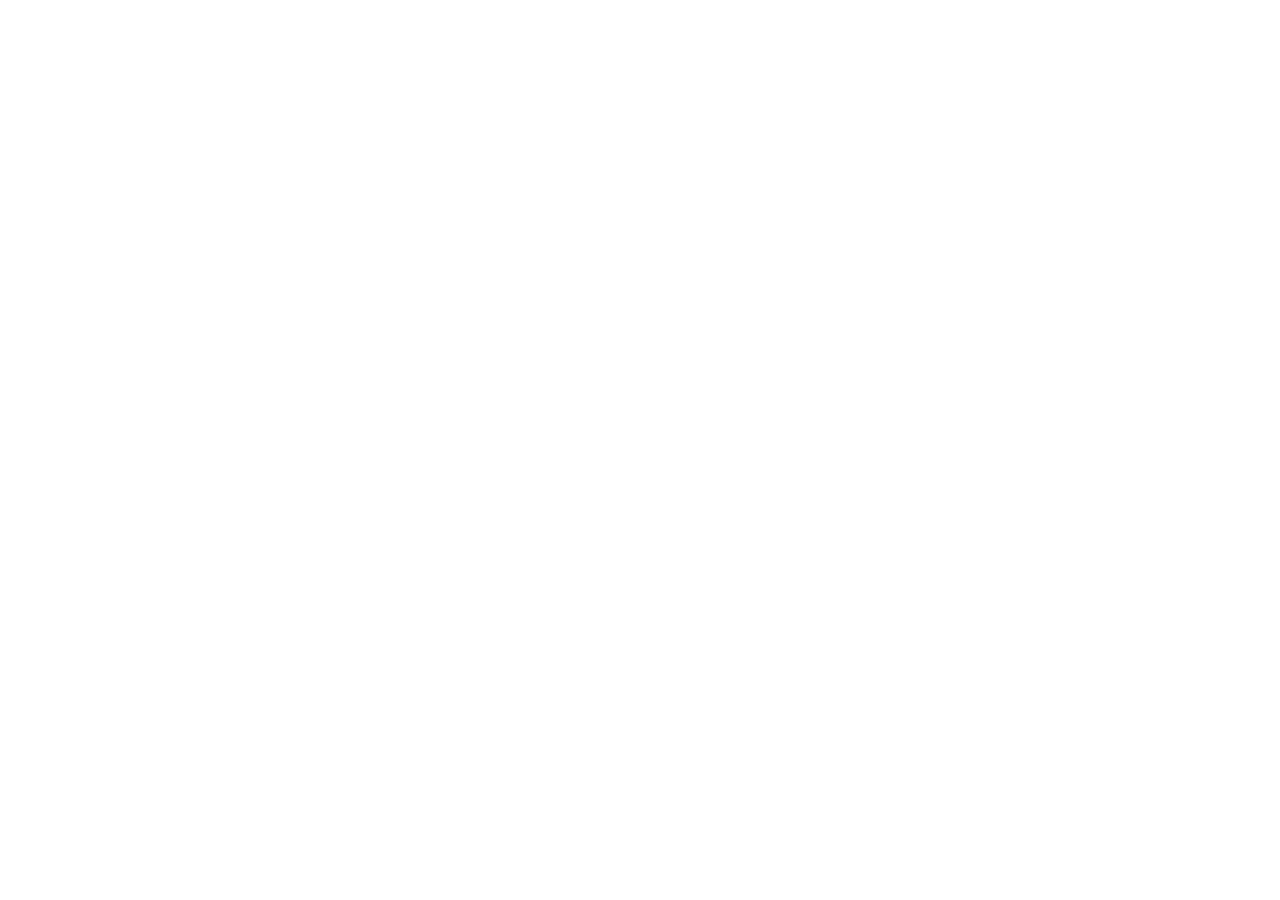
==== index.html @ bd92d328 "clean upload" ====
<!DOCTYPE html>
  <html lang="en">
    <head>
      <meta charset="UTF-8" />
      <meta name="viewport" content="width=device-width, initial-scale=1.0" />
      <title> Computer Science Hub</title>
      <style>html, body { height: 100%; margin: 0; } #root { height: 100%; }</style>
    </head>

    <body>
      <div id="root"></div>
      <script type="module" src="/src/main.tsx"></script>
    </body>
  </html>
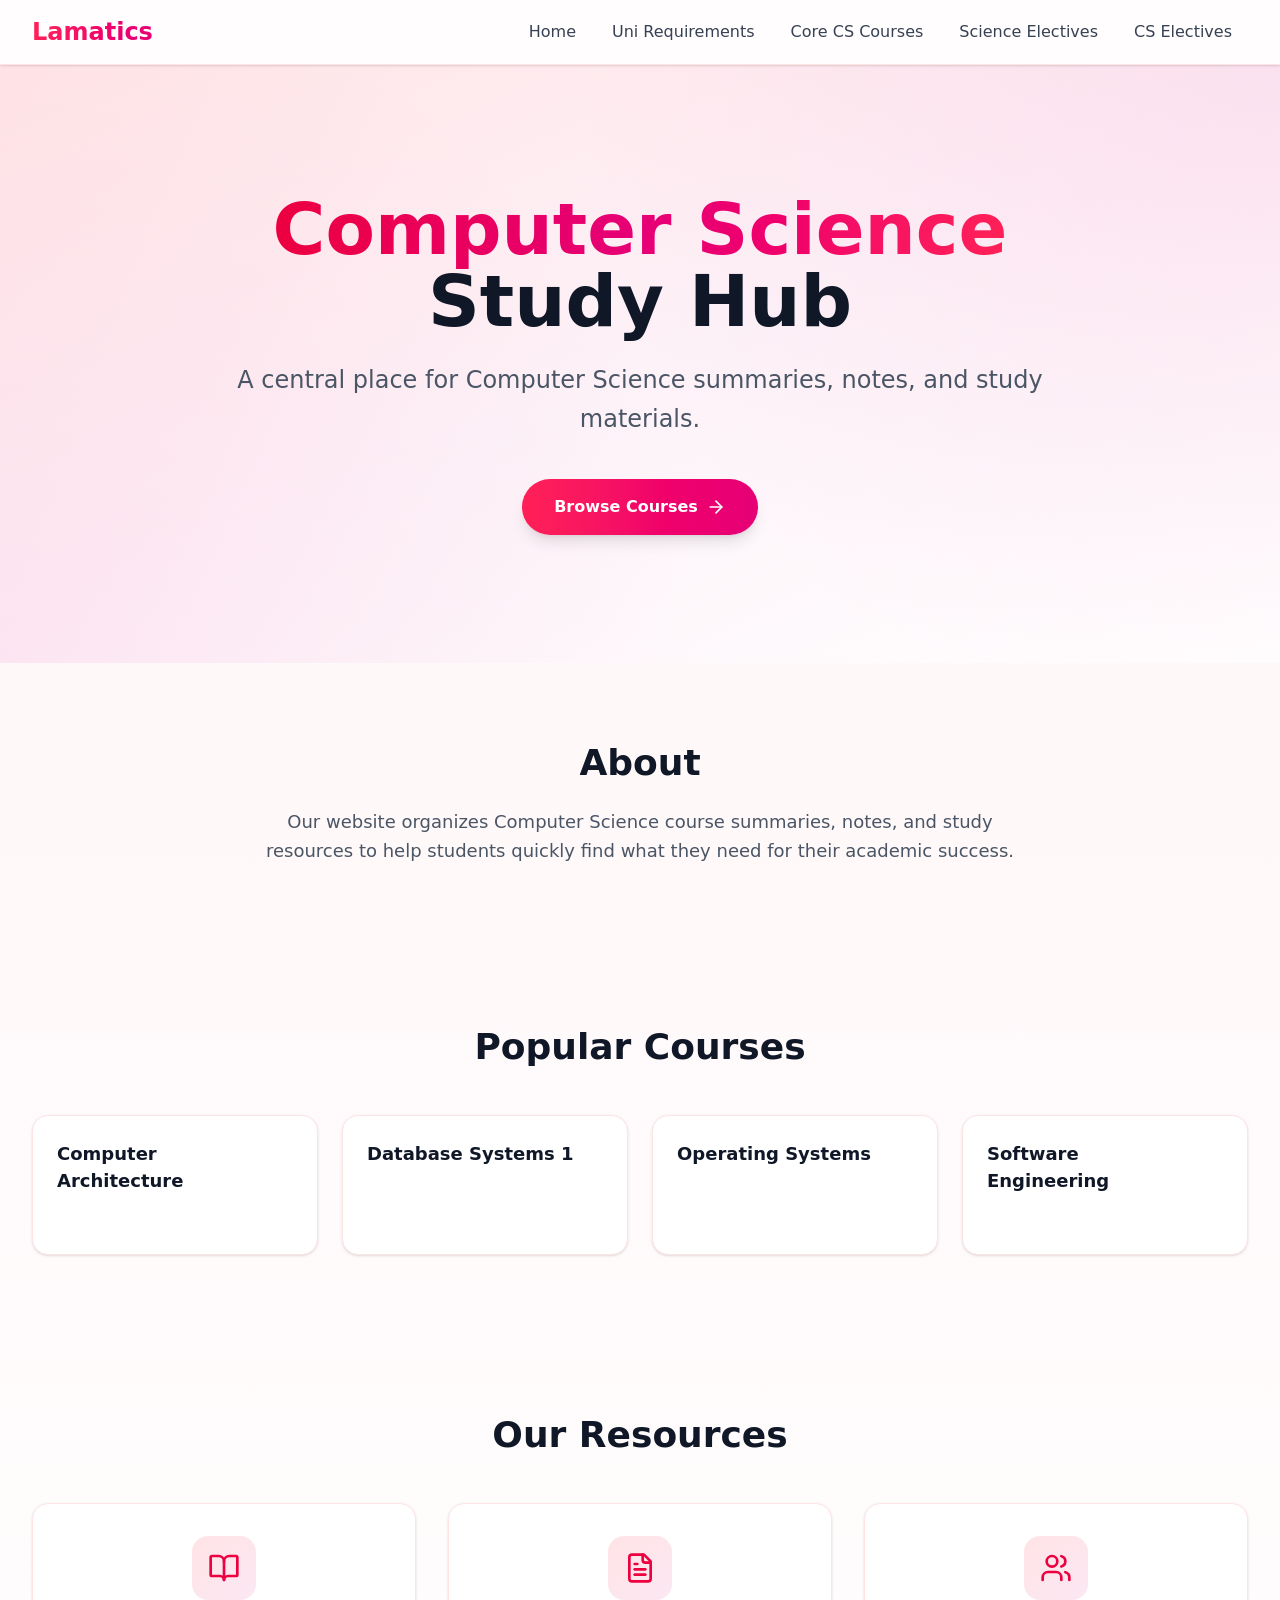
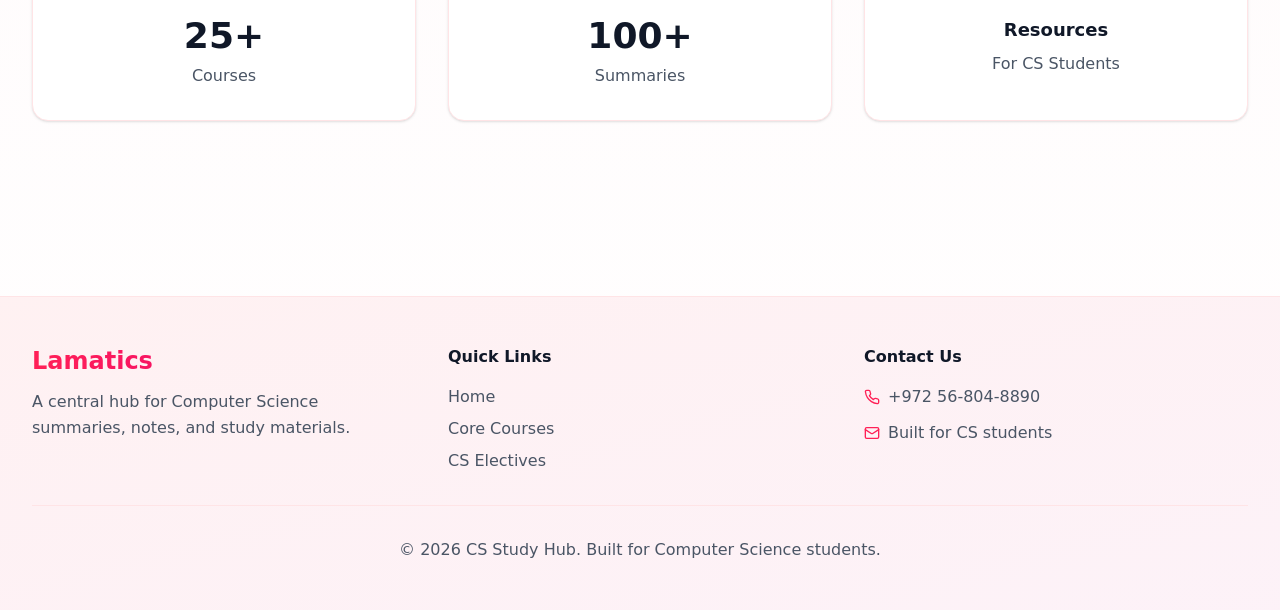
==== commit 831c3c95: "new" ====
--- a/index.html
+++ b/index.html
@@ -6,11 +6,12 @@
       <meta name="viewport" content="width=device-width, initial-scale=1.0" />
       <title> Computer Science Hub</title>
       <style>html, body { height: 100%; margin: 0; } #root { height: 100%; }</style>
+      <script type="module" crossorigin src="/assets/index-BILB47l9.js"></script>
+      <link rel="stylesheet" crossorigin href="/assets/index-CeSgSO3r.css">
     </head>
 
     <body>
       <div id="root"></div>
-      <script type="module" src="/src/main.tsx"></script>
     </body>
   </html>
   
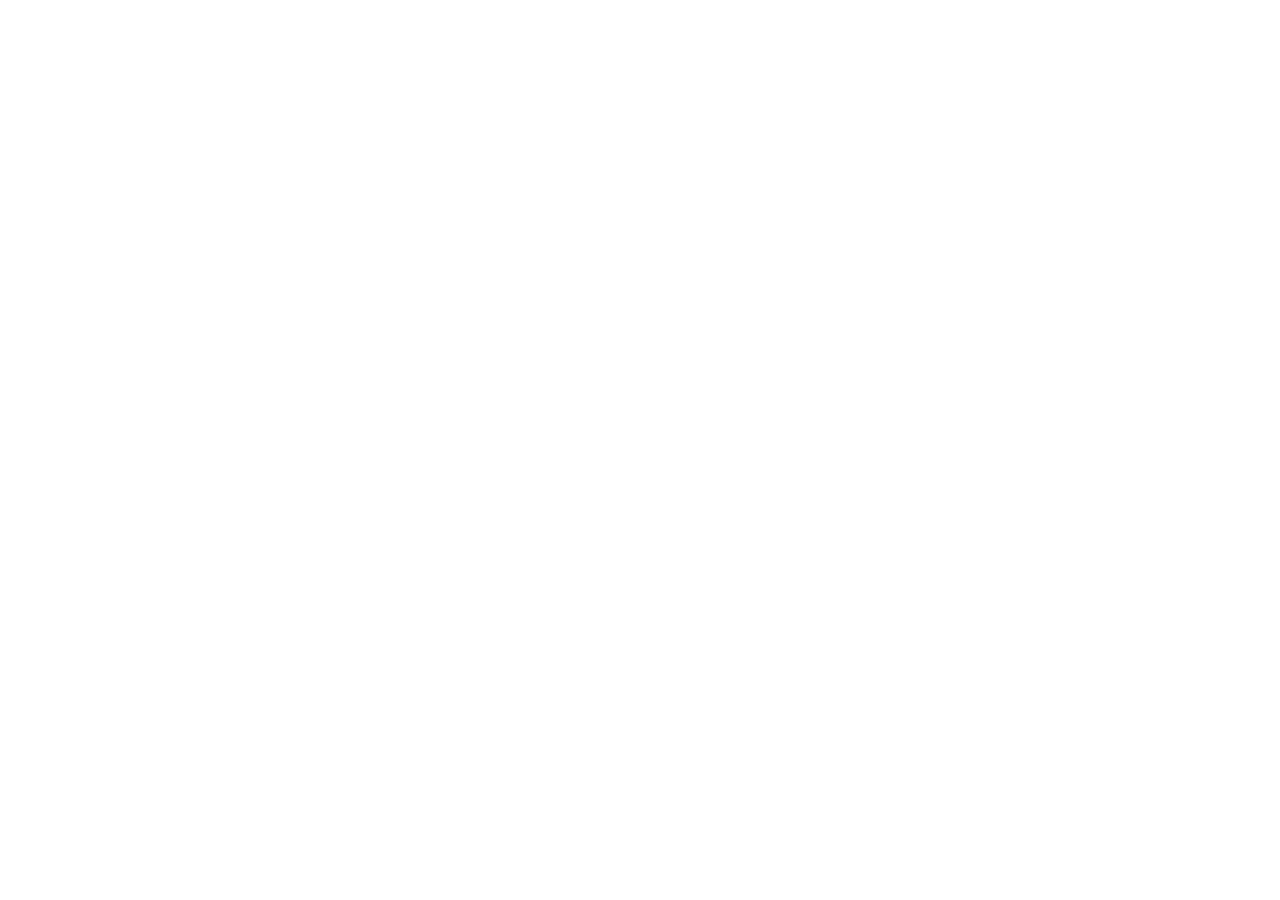
==== commit 2f8173bf: "new" ====
--- a/index.html
+++ b/index.html
@@ -6,8 +6,8 @@
       <meta name="viewport" content="width=device-width, initial-scale=1.0" />
       <title> Computer Science Hub</title>
       <style>html, body { height: 100%; margin: 0; } #root { height: 100%; }</style>
-      <script type="module" crossorigin src="/assets/index-BILB47l9.js"></script>
-      <link rel="stylesheet" crossorigin href="/assets/index-CeSgSO3r.css">
+      <script type="module" crossorigin src="/Lamatics/assets/index-BILB47l9.js"></script>
+      <link rel="stylesheet" crossorigin href="/Lamatics/assets/index-CeSgSO3r.css">
     </head>
 
     <body>
